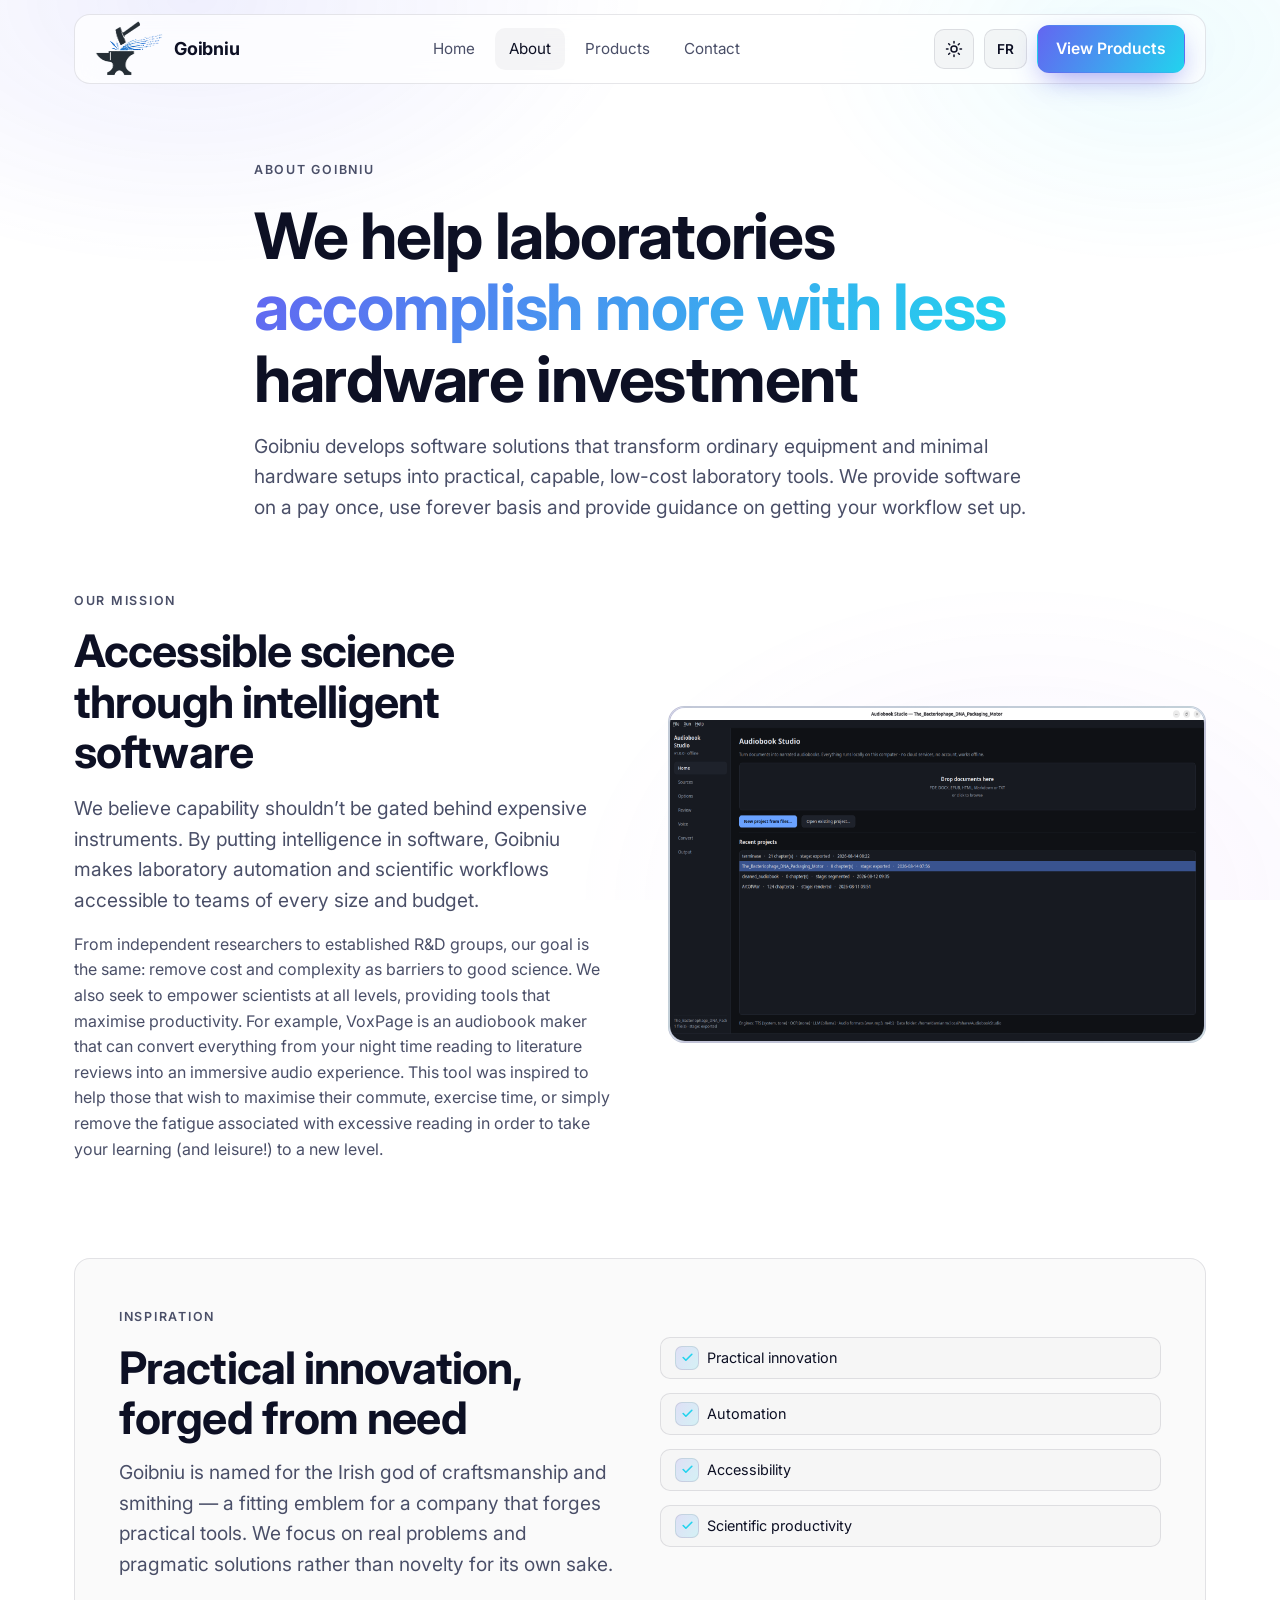
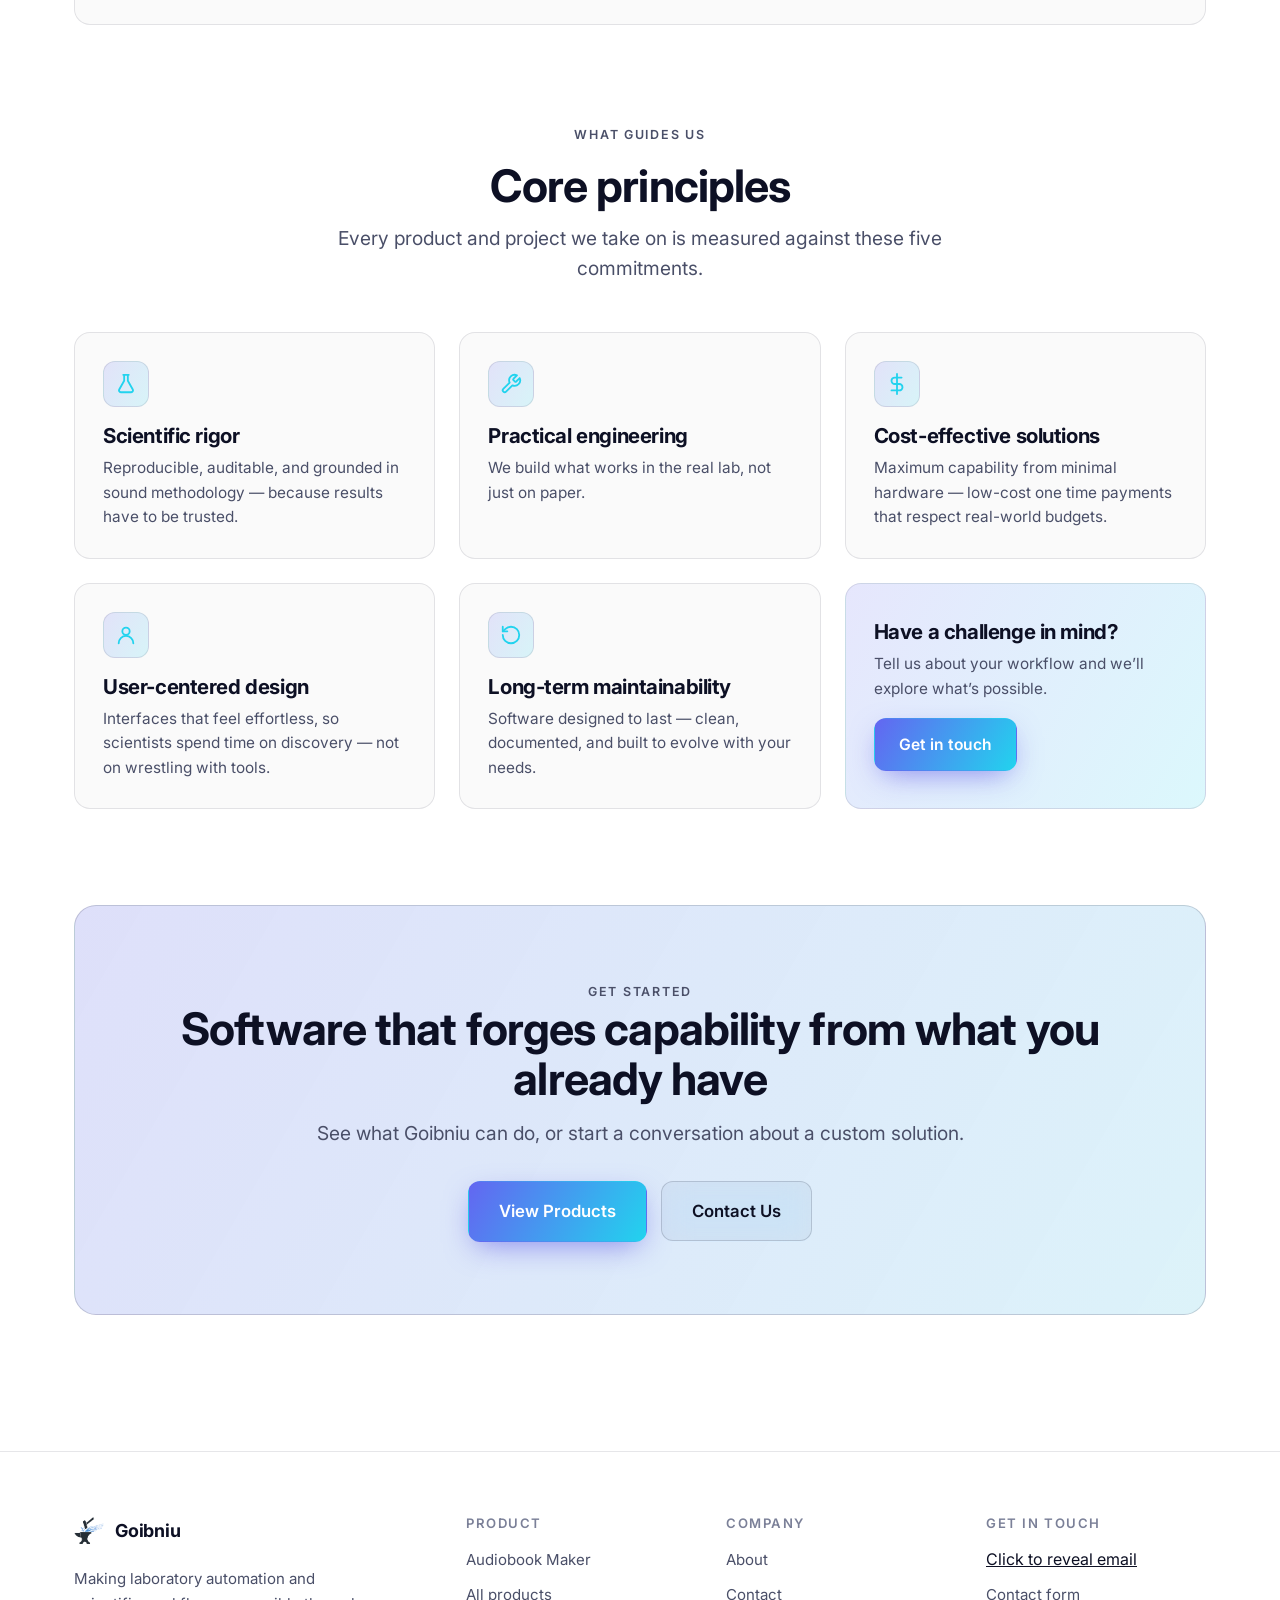
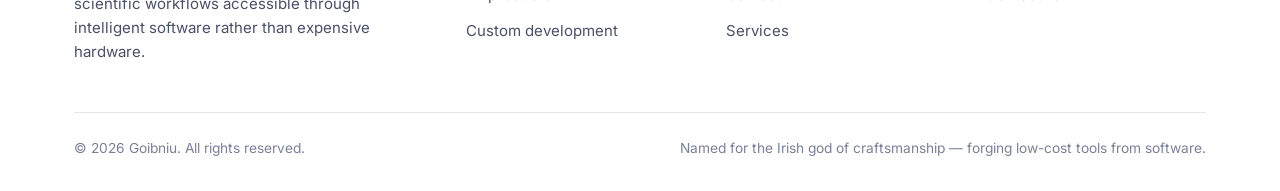
==== about.html @ ac3070be "initial website" ====
<!DOCTYPE html>
<html lang="en" data-theme="dark">
<head>
  <meta charset="UTF-8" />
  <meta name="viewport" content="width=device-width, initial-scale=1.0" />
  <title>About — Goibniu</title>
  <meta name="description" content="Goibniu develops software solutions that help laboratories accomplish more with less hardware investment. Learn about our mission, inspiration, and core principles." />
  <meta name="author" content="Goibniu" />
  <link rel="canonical" href="https://goibniu.example/about.html" />
  <meta property="og:type" content="website" />
  <meta property="og:title" content="About — Goibniu" />
  <meta property="og:description" content="Practical innovation, automation, accessibility, and scientific productivity — the principles behind Goibniu." />
  <meta property="og:image" content="assets/img/logo.png" />
  <link rel="icon" type="image/png" href="assets/img/favicon.png" />
  <link rel="preconnect" href="https://fonts.googleapis.com" />
  <link rel="preconnect" href="https://fonts.gstatic.com" crossorigin />
  <link href="https://fonts.googleapis.com/css2?family=Inter:wght@400;500;600;700;800&display=swap" rel="stylesheet" />
  <link rel="stylesheet" href="assets/css/styles.css" />
</head>
<body>
  <!-- ============ HEADER ============ -->
  <header class="nav-wrap">
    <div class="container">
      <nav class="nav" aria-label="Primary">
        <a class="brand" href="index.html" aria-label="Goibniu home">
          <img src="assets/img/logo.png" alt="Goibniu logo" />
          <span>Goibniu</span>
        </a>
        <div class="nav-links">
          <a href="index.html">Home</a>
          <a href="about.html" class="active">About</a>
          <a href="products.html">Products</a>
          <a href="contact.html">Contact</a>
        </div>
        <div class="nav-actions">
          <button class="icon-btn theme-toggle" data-theme-toggle aria-label="Toggle color theme" title="Toggle theme">
            <svg class="moon" viewBox="0 0 24 24" fill="none" stroke="currentColor" stroke-width="2" stroke-linecap="round" stroke-linejoin="round"><path d="M21 12.79A9 9 0 1 1 11.21 3 7 7 0 0 0 21 12.79z"/></svg>
            <svg class="sun" viewBox="0 0 24 24" fill="none" stroke="currentColor" stroke-width="2" stroke-linecap="round" stroke-linejoin="round"><circle cx="12" cy="12" r="4"/><path d="M12 2v2M12 20v2M4.9 4.9l1.4 1.4M17.7 17.7l1.4 1.4M2 12h2M20 12h2M4.9 19.1l1.4-1.4M17.7 6.3l1.4-1.4"/></svg>
          </button>
          <button class="icon-btn" data-lang-toggle aria-label="Passer en français" title="Français" style="width:auto;padding:0 12px;font-weight:600;font-size:.85rem">FR</button>
          <a href="products.html" class="btn btn-primary" style="padding:10px 18px">View Products</a>
          <button class="icon-btn nav-toggle" data-nav-toggle aria-label="Open menu" aria-expanded="false">
            <svg viewBox="0 0 24 24" fill="none" stroke="currentColor" stroke-width="2" stroke-linecap="round"><path d="M3 6h18M3 12h18M3 18h18"/></svg>
          </button>
        </div>
      </nav>
      <div class="mobile-menu" data-mobile-menu>
        <a href="index.html">Home</a>
        <a href="about.html">About</a>
        <a href="products.html">Products</a>
        <a href="contact.html">Contact</a>
      </div>
    </div>
  </header>

  <main>
    <!-- ============ PAGE HERO ============ -->
    <section class="page-hero">
      <div class="container reveal" style="max-width:820px">
        <span class="eyebrow">About Goibniu</span>
        <h1>We help laboratories <span class="gradient-text">accomplish more with less</span> hardware investment</h1>
        <p class="lead">Goibniu develops software solutions that transform ordinary equipment and minimal 
          hardware setups into practical, capable, low-cost laboratory tools. We provide software on a pay once, use forever basis
        and provide guidance on getting your workflow set up.</p>
      </div>
    </section>

    <!-- ============ MISSION ============ -->
    <section class="section" style="padding-top:40px">
      <div class="container">
        <div class="split">
          <div class="split-content reveal">
            <span class="eyebrow">Our mission</span>
            <h2 style="margin:14px 0 16px">Accessible science through intelligent software</h2>
            <p class="lead">We believe capability shouldn’t be gated behind expensive instruments. By putting intelligence in software, Goibniu makes laboratory automation and scientific workflows accessible to teams of every size and budget.</p>
            <p class="muted" style="margin-top:16px">From independent researchers to established R&amp;D groups, our goal is the same: remove cost and complexity as barriers to good science. 
              We also seek to empower scientists at all levels, providing tools that maximise productivity. For example, VoxPage is an audiobook maker that can convert everything from your night time 
              reading to literature reviews into an immersive audio experience. This tool was inspired to help those that wish to maximise their commute, exercise time, or simply remove the fatigue associated with excessive
              reading in order to take your learning (and leisure!) to a new level.
            </p>
          </div>
          <div class="split-media reveal d1">
            <div class="img-ph">
               <img
                  src="assets/img/audiobook-maker-screenshot.png"
                  alt="VoxPage application screenshot"
                  class="img-ph">
              <!--<div class="ph-mark"><svg viewBox="0 0 24 24" fill="none" stroke="currentColor" stroke-width="1.5"><path d="M9 2h6M10 2v6.4L4.6 18a2 2 0 0 0 1.7 3h11.4a2 2 0 0 0 1.7-3L14 8.4V2"/></svg></div>-->
            </div>
          </div>
        </div>
      </div>
    </section>

    <!-- ============ INSPIRATION ============ -->
    <section class="section" style="padding-top:0">
      <div class="container">
        <div class="glass" style="padding:44px">
          <div class="split" style="gap:40px">
            <div class="reveal">
              <span class="eyebrow">Inspiration</span>
              <h2 style="margin:14px 0 14px">Practical innovation, forged from need</h2>
              <p class="lead">Goibniu is named for the Irish god of craftsmanship and smithing — a fitting emblem for a company that forges practical tools. We focus on real problems and pragmatic solutions rather than novelty for its own sake.</p>
            </div>
            <div class="reveal d1" style="display:grid;gap:14px;align-content:center">
              <div class="chip"><span class="ck" style="width:24px;height:24px;border-radius:7px;display:grid;place-items:center;background:var(--brand-grad-soft);border:1px solid var(--border);color:var(--cyan)"><svg viewBox="0 0 24 24" width="13" height="13" fill="none" stroke="currentColor" stroke-width="3" stroke-linecap="round" stroke-linejoin="round"><path d="M20 6 9 17l-5-5"/></svg></span> Practical innovation</div>
              <div class="chip"><span class="ck" style="width:24px;height:24px;border-radius:7px;display:grid;place-items:center;background:var(--brand-grad-soft);border:1px solid var(--border);color:var(--cyan)"><svg viewBox="0 0 24 24" width="13" height="13" fill="none" stroke="currentColor" stroke-width="3" stroke-linecap="round" stroke-linejoin="round"><path d="M20 6 9 17l-5-5"/></svg></span> Automation</div>
              <div class="chip"><span class="ck" style="width:24px;height:24px;border-radius:7px;display:grid;place-items:center;background:var(--brand-grad-soft);border:1px solid var(--border);color:var(--cyan)"><svg viewBox="0 0 24 24" width="13" height="13" fill="none" stroke="currentColor" stroke-width="3" stroke-linecap="round" stroke-linejoin="round"><path d="M20 6 9 17l-5-5"/></svg></span> Accessibility</div>
              <div class="chip"><span class="ck" style="width:24px;height:24px;border-radius:7px;display:grid;place-items:center;background:var(--brand-grad-soft);border:1px solid var(--border);color:var(--cyan)"><svg viewBox="0 0 24 24" width="13" height="13" fill="none" stroke="currentColor" stroke-width="3" stroke-linecap="round" stroke-linejoin="round"><path d="M20 6 9 17l-5-5"/></svg></span> Scientific productivity</div>
            </div>
          </div>
        </div>
      </div>
    </section>

    <!-- ============ CORE PRINCIPLES ============ -->
    <section class="section" style="padding-top:0">
      <div class="container">
        <div class="section-head center reveal">
          <span class="eyebrow">What guides us</span>
          <h2>Core principles</h2>
          <p class="lead">Every product and project we take on is measured against these five commitments.</p>
        </div>
        <div class="grid grid-3">
          <article class="card reveal">
            <div class="icon"><svg viewBox="0 0 24 24" fill="none" stroke="currentColor" stroke-width="2" stroke-linecap="round" stroke-linejoin="round"><path d="M9 2h6M10 2v6.4L4.6 18a2 2 0 0 0 1.7 3h11.4a2 2 0 0 0 1.7-3L14 8.4V2"/></svg></div>
            <h3>Scientific rigor</h3>
            <p>Reproducible, auditable, and grounded in sound methodology — because results have to be trusted.</p>
          </article>
          <article class="card reveal d1">
            <div class="icon"><svg viewBox="0 0 24 24" fill="none" stroke="currentColor" stroke-width="2" stroke-linecap="round" stroke-linejoin="round"><path d="M14.7 6.3a1 1 0 0 0 0 1.4l1.6 1.6a1 1 0 0 0 1.4 0l3.77-3.77a6 6 0 0 1-7.94 7.94l-6.91 6.91a2.12 2.12 0 0 1-3-3l6.91-6.91a6 6 0 0 1 7.94-7.94l-3.76 3.76z"/></svg></div>
            <h3>Practical engineering</h3>
            <p>We build what works in the real lab, not just on paper.</p>
          </article>
          <article class="card reveal d2">
            <div class="icon"><svg viewBox="0 0 24 24" fill="none" stroke="currentColor" stroke-width="2" stroke-linecap="round" stroke-linejoin="round"><path d="M12 1v22M17 5H9.5a3.5 3.5 0 0 0 0 7h5a3.5 3.5 0 0 1 0 7H6"/></svg></div>
            <h3>Cost-effective solutions</h3>
            <p>Maximum capability from minimal hardware — low-cost one time payments that respect real-world budgets.</p>
          </article>
          <article class="card reveal">
            <div class="icon"><svg viewBox="0 0 24 24" fill="none" stroke="currentColor" stroke-width="2" stroke-linecap="round" stroke-linejoin="round"><circle cx="12" cy="8" r="4"/><path d="M4 21a8 8 0 0 1 16 0"/></svg></div>
            <h3>User-centered design</h3>
            <p>Interfaces that feel effortless, so scientists spend time on discovery — not on wrestling with tools.</p>
          </article>
          <article class="card reveal d1">
            <div class="icon"><svg viewBox="0 0 24 24" fill="none" stroke="currentColor" stroke-width="2" stroke-linecap="round" stroke-linejoin="round"><path d="M3 12a9 9 0 1 0 9-9 9 9 0 0 0-6.36 2.64L3 8"/><path d="M3 3v5h5"/></svg></div>
            <h3>Long-term maintainability</h3>
            <p>Software designed to last — clean, documented, and built to evolve with your needs.</p>
          </article>
          <article class="card reveal d2" style="display:grid;align-content:center;background:var(--brand-grad-soft)">
            <h3 style="margin-bottom:8px">Have a challenge in mind?</h3>
            <p class="muted" style="margin-bottom:16px">Tell us about your workflow and we’ll explore what’s possible.</p>
            <a href="contact.html" class="btn btn-primary" style="width:fit-content">Get in touch</a>
          </article>
        </div>
      </div>
    </section>

    <!-- ============ FINAL CTA ============ -->
    <section class="section" style="padding-top:0">
      <div class="container">
        <div class="cta-band reveal">
          <span class="eyebrow">Get started</span>
          <h2>Software that forges capability from what you already have</h2>
          <p class="lead mx-auto" style="max-width:54ch">See what Goibniu can do, or start a conversation about a custom solution.</p>
          <div class="hero-cta">
            <a href="products.html" class="btn btn-primary btn-lg">View Products</a>
            <a href="contact.html" class="btn btn-ghost btn-lg">Contact Us</a>
          </div>
        </div>
      </div>
    </section>
  </main>

  <!-- ============ FOOTER ============ -->
  <footer class="footer">
    <div class="container">
      <div class="footer-grid">
        <div class="f-brand">
          <a class="brand" href="index.html" aria-label="Goibniu home">
            <img src="assets/img/logo.png" alt="Goibniu logo" style="width:30px;height:30px" />
            <span>Goibniu</span>
          </a>
          <p>Making laboratory automation and scientific workflows accessible through intelligent software rather than expensive hardware.</p>
        </div>
        <div>
          <h4>Product</h4>
          <ul>
            <li><a href="products.html#audiobook-maker">Audiobook Maker</a></li>
            <li><a href="products.html">All products</a></li>
            <li><a href="contact.html#custom">Custom development</a></li>
          </ul>
        </div>
        <div>
          <h4>Company</h4>
          <ul>
            <li><a href="about.html">About</a></li>
            <li><a href="contact.html">Contact</a></li>
            <li><a href="contact.html#custom">Services</a></li>
          </ul>
        </div>
        <div>
          <h4>Get in touch</h4>
          <ul>
            <li><button type="button" data-reveal-email data-eu="goibniu.software" data-ed="gmail.com" style="background:none;border:none;padding:0;cursor:pointer;font:inherit;color:inherit;text-decoration:underline">Click to reveal email</button></li>
            <li><a href="contact.html">Contact form</a></li>
          </ul>
        </div>
      </div>
      <div class="footer-bottom">
        <span>© <span data-year>2026</span> Goibniu. All rights reserved.</span>
        <span class="faint">Named for the Irish god of craftsmanship — forging low-cost tools from software.</span>
      </div>
    </div>
  </footer>

  <script src="assets/js/main.js"></script>
  <script src="assets/js/main.js"></script>
  <script src= "assets/js/i18n.fr.js"></script>
  <script src="assets/js/i18n.js"></script>
</body>
</html>
---- assets/css/styles.css ----
/* =========================================================================
   Goibniu — Design System
   Premium, minimalist SaaS aesthetic (Stripe / Linear / Vercel inspired)
   ========================================================================= */

/* ---------- Design Tokens ---------- */
:root {
  /* Brand */
  --indigo: #6366f1;
  --indigo-600: #4f46e5;
  --cyan: #22d3ee;
  --violet: #a855f7;
  --brand-grad: linear-gradient(120deg, #6366f1 0%, #22d3ee 100%);
  --brand-grad-soft: linear-gradient(120deg, rgba(99,102,241,.16), rgba(34,211,238,.16));

  /* Dark theme (default) */
  --bg: #070810;
  --bg-2: #0b0d18;
  --surface: rgba(255, 255, 255, 0.03);
  --surface-2: rgba(255, 255, 255, 0.05);
  --border: rgba(255, 255, 255, 0.08);
  --border-strong: rgba(255, 255, 255, 0.14);
  --text: #f4f5fb;
  --text-muted: #a5a9be;
  --text-faint: #71768f;
  --shadow: 0 20px 60px -20px rgba(0, 0, 0, 0.6);
  --glass-blur: saturate(160%) blur(14px);

  /* Type */
  --font: "Inter", ui-sans-serif, system-ui, -apple-system, "Segoe UI", Roboto, Helvetica, Arial, sans-serif;
  --maxw: 1180px;
  --radius: 16px;
  --radius-lg: 22px;
  --radius-sm: 10px;

  --ease: cubic-bezier(0.22, 1, 0.36, 1);
}

[data-theme="light"] {
  --bg: #ffffff;
  --bg-2: #f6f7fb;
  --surface: rgba(15, 18, 40, 0.02);
  --surface-2: rgba(15, 18, 40, 0.04);
  --border: rgba(15, 18, 40, 0.10);
  --border-strong: rgba(15, 18, 40, 0.16);
  --text: #0d1024;
  --text-muted: #4a4f68;
  --text-faint: #7b8098;
  --shadow: 0 24px 60px -28px rgba(24, 28, 60, 0.35);
}

/* ---------- Reset ---------- */
*, *::before, *::after { box-sizing: border-box; }
* { margin: 0; }
html { scroll-behavior: smooth; -webkit-text-size-adjust: 100%; }
body {
  font-family: var(--font);
  background: var(--bg);
  color: var(--text);
  line-height: 1.6;
  -webkit-font-smoothing: antialiased;
  text-rendering: optimizeLegibility;
  overflow-x: hidden;
}
img { max-width: 100%; display: block; }
a { color: inherit; text-decoration: none; }
button { font-family: inherit; cursor: pointer; }
:focus-visible { outline: 2px solid var(--cyan); outline-offset: 3px; border-radius: 6px; }

/* ---------- Ambient background ---------- */
body::before {
  content: "";
  position: fixed;
  inset: 0;
  z-index: -2;
  background:
    radial-gradient(60% 50% at 15% 0%, rgba(99, 102, 241, 0.18), transparent 60%),
    radial-gradient(50% 45% at 90% 5%, rgba(34, 211, 238, 0.14), transparent 55%),
    radial-gradient(60% 60% at 80% 100%, rgba(168, 85, 247, 0.12), transparent 60%);
  pointer-events: none;
}
[data-theme="light"] body::before { opacity: 0.55; }

/* ---------- Layout ---------- */
.container { width: 100%; max-width: var(--maxw); margin-inline: auto; padding-inline: 24px; }
.section { padding: 96px 0; position: relative; }
.section-sm { padding: 64px 0; }
.grid { display: grid; gap: 24px; }
.center { text-align: center; }

/* ---------- Typography ---------- */
h1, h2, h3, h4 { line-height: 1.12; letter-spacing: -0.02em; font-weight: 700; }
h1 { font-size: clamp(2.4rem, 5.2vw, 4rem); }
h2 { font-size: clamp(1.9rem, 3.6vw, 2.8rem); }
h3 { font-size: clamp(1.15rem, 1.6vw, 1.35rem); }
.lead { font-size: clamp(1.05rem, 1.5vw, 1.25rem); color: var(--text-muted); }
.eyebrow {
  display: inline-flex; align-items: center; gap: 8px;
  font-size: 0.78rem; font-weight: 600; letter-spacing: 0.14em; text-transform: uppercase;
  color: var(--text-muted);
}
.gradient-text {
  background: var(--brand-grad);
  -webkit-background-clip: text; background-clip: text;
  color: transparent;
}
.muted { color: var(--text-muted); }
.faint { color: var(--text-faint); }
.max-60 { max-width: 60ch; }
.mx-auto { margin-inline: auto; }

/* ---------- Badges / chips ---------- */
.badge {
  display: inline-flex; align-items: center; gap: 8px;
  padding: 6px 14px; border-radius: 999px;
  background: var(--surface-2); border: 1px solid var(--border);
  font-size: 0.8rem; font-weight: 500; color: var(--text-muted);
  backdrop-filter: var(--glass-blur);
}
.badge .dot { width: 7px; height: 7px; border-radius: 50%; background: var(--cyan); box-shadow: 0 0 10px var(--cyan); }
.chip {
  display: inline-flex; align-items: center; gap: 8px;
  padding: 8px 14px; border-radius: 10px;
  background: var(--surface); border: 1px solid var(--border);
  font-size: 0.9rem; color: var(--text);
}

/* ---------- Buttons ---------- */
.btn {
  display: inline-flex; align-items: center; justify-content: center; gap: 10px;
  padding: 13px 24px; border-radius: 12px;
  font-weight: 600; font-size: 0.98rem; border: 1px solid transparent;
  transition: transform .25s var(--ease), box-shadow .25s var(--ease), background .25s var(--ease), border-color .25s;
  white-space: nowrap;
}
.btn svg { width: 18px; height: 18px; }
.btn-primary {
  color: #fff; background: var(--brand-grad);
  box-shadow: 0 10px 30px -8px rgba(79, 70, 229, 0.6);
}
.btn-primary:hover { transform: translateY(-2px); box-shadow: 0 18px 40px -10px rgba(79, 70, 229, 0.75); }
.btn-ghost {
  color: var(--text); background: var(--surface-2);
  border-color: var(--border-strong); backdrop-filter: var(--glass-blur);
}
.btn-ghost:hover { transform: translateY(-2px); border-color: var(--cyan); background: var(--surface); }
.btn-lg { padding: 16px 30px; font-size: 1.05rem; }
.btn-block { width: 100%; }

/* ---------- Glass cards ---------- */
.glass {
  background: var(--surface);
  border: 1px solid var(--border);
  border-radius: var(--radius);
  backdrop-filter: var(--glass-blur);
  -webkit-backdrop-filter: var(--glass-blur);
}
.card {
  background: var(--surface);
  border: 1px solid var(--border);
  border-radius: var(--radius);
  padding: 28px;
  backdrop-filter: var(--glass-blur);
  transition: transform .35s var(--ease), border-color .35s, background .35s;
  position: relative; overflow: hidden;
}
.card:hover { transform: translateY(-4px); border-color: var(--border-strong); background: var(--surface-2); }
.card .icon {
  width: 46px; height: 46px; border-radius: 12px;
  display: grid; place-items: center; margin-bottom: 18px;
  background: var(--brand-grad-soft); border: 1px solid var(--border);
  color: var(--cyan);
}
.card .icon svg, .icon > svg { width: 22px; height: 22px; }
.card h3 { margin-bottom: 8px; }
.card p { color: var(--text-muted); font-size: 0.96rem; }

/* subtle top highlight line on feature cards */
.card.glow::before {
  content: ""; position: absolute; top: 0; left: 0; right: 0; height: 1px;
  background: linear-gradient(90deg, transparent, var(--cyan), transparent);
  opacity: .5;
}

/* ---------- Header / Nav ---------- */
.nav-wrap { position: sticky; top: 0; z-index: 100; }
.nav {
  display: flex; align-items: center; justify-content: space-between;
  gap: 20px; height: 70px;
  margin-top: 14px; padding: 0 20px;
  border: 1px solid var(--border); border-radius: 16px;
  background: color-mix(in srgb, var(--bg) 72%, transparent);
  backdrop-filter: var(--glass-blur); -webkit-backdrop-filter: var(--glass-blur);
  transition: box-shadow .3s, background .3s;
}
.nav.scrolled { box-shadow: var(--shadow); background: color-mix(in srgb, var(--bg) 86%, transparent); }
.brand { display: inline-flex; align-items: center; gap: 11px; font-weight: 700; font-size: 1.12rem; letter-spacing: -0.01em; }
.brand img { width: 68px; height: 60px; }
.nav-links { display: flex; align-items: center; gap: 6px; }
.nav-links a {
  padding: 9px 14px; border-radius: 10px; font-size: 0.95rem; color: var(--text-muted);
  transition: color .2s, background .2s;
}
.nav-links a:hover { color: var(--text); background: var(--surface-2); }
.nav-links a.active { color: var(--text); background: var(--surface-2); }
.nav-actions { display: flex; align-items: center; gap: 10px; }
.icon-btn {
  width: 40px; height: 40px; border-radius: 10px; display: grid; place-items: center;
  background: var(--surface-2); border: 1px solid var(--border); color: var(--text);
  transition: border-color .2s, transform .2s;
}
.icon-btn:hover { border-color: var(--cyan); transform: translateY(-1px); }
.icon-btn svg { width: 18px; height: 18px; }
.theme-toggle .sun { display: none; }
[data-theme="light"] .theme-toggle .sun { display: block; }
[data-theme="light"] .theme-toggle .moon { display: none; }
.nav-toggle { display: none; }

/* Mobile menu */
.mobile-menu {
  display: none; flex-direction: column; gap: 6px;
  margin-top: 10px; padding: 14px; border-radius: 16px;
  border: 1px solid var(--border); background: color-mix(in srgb, var(--bg) 92%, transparent);
  backdrop-filter: var(--glass-blur);
}
.mobile-menu.open { display: flex; }
.mobile-menu a { padding: 12px 14px; border-radius: 10px; color: var(--text-muted); }
.mobile-menu a:hover { background: var(--surface-2); color: var(--text); }

/* ---------- Hero ---------- */
.hero { position: relative; padding: 84px 0 72px; }
.hero-inner { max-width: 860px; }
.hero h1 { margin: 22px 0 20px; }
.hero .lead { max-width: 60ch; }
.hero-cta { display: flex; flex-wrap: wrap; gap: 14px; margin-top: 32px; }
.hero-meta { display: flex; flex-wrap: wrap; gap: 26px; margin-top: 40px; color: var(--text-faint); font-size: 0.9rem; }
.hero-meta strong { color: var(--text); font-weight: 700; display: block; font-size: 1.5rem; letter-spacing: -0.02em; }

.hero-visual { margin-top: 60px; }

/* ---------- App mockup (CSS/SVG placeholder screenshot) ---------- */
.mock {
  border-radius: var(--radius-lg); border: 1px solid var(--border-strong);
  background: linear-gradient(180deg, var(--bg-2), var(--bg));
  box-shadow: var(--shadow); overflow: hidden;
}
.mock-bar {
  display: flex; align-items: center; gap: 8px; padding: 12px 16px;
  border-bottom: 1px solid var(--border); background: var(--surface);
}
.mock-bar .dots { display: flex; gap: 7px; }
.mock-bar .dots span { width: 11px; height: 11px; border-radius: 50%; background: var(--border-strong); }
.mock-bar .dots span:nth-child(1) { background: #ff5f57; }
.mock-bar .dots span:nth-child(2) { background: #febc2e; }
.mock-bar .dots span:nth-child(3) { background: #28c840; }
.mock-bar .url {
  margin-left: 12px; font-size: 0.78rem; color: var(--text-faint);
  padding: 5px 12px; border-radius: 8px; background: var(--surface-2); border: 1px solid var(--border);
}
.mock-body { display: grid; grid-template-columns: 220px 1fr; min-height: 360px; }
.mock-side { border-right: 1px solid var(--border); padding: 16px; background: var(--surface); }
.mock-side .s-title { font-size: 0.72rem; text-transform: uppercase; letter-spacing: .12em; color: var(--text-faint); margin-bottom: 12px; }
.mock-item { display: flex; align-items: center; gap: 10px; padding: 9px 10px; border-radius: 8px; font-size: 0.85rem; color: var(--text-muted); }
.mock-item.active { background: var(--brand-grad-soft); color: var(--text); border: 1px solid var(--border); }
.mock-item .mi-ic { width: 16px; height: 16px; border-radius: 4px; background: var(--brand-grad); opacity: .8; flex: none; }
.mock-main { padding: 24px; display: flex; flex-direction: column; gap: 18px; }
.mock-h { display: flex; align-items: center; justify-content: space-between; }
.mock-h .mh-title { font-weight: 600; }
.wave { display: flex; align-items: flex-end; gap: 4px; height: 90px; padding: 14px; border-radius: 12px; background: var(--surface-2); border: 1px solid var(--border); }
.wave span { flex: 1; border-radius: 4px 4px 0 0; background: var(--brand-grad); opacity: .85; animation: wave 1.6s var(--ease) infinite; }
@keyframes wave { 0%,100% { transform: scaleY(0.35); } 50% { transform: scaleY(1); } }
.mock-row { display: flex; gap: 12px; }
.mock-pill { flex: 1; padding: 14px; border-radius: 12px; background: var(--surface-2); border: 1px solid var(--border); }
.mock-pill .p-label { font-size: 0.72rem; color: var(--text-faint); }
.mock-pill .p-val { font-weight: 600; margin-top: 4px; }
.mock-play { display: flex; align-items: center; gap: 14px; padding: 14px; border-radius: 12px; background: var(--surface); border: 1px solid var(--border); }
.mock-play .pbtn { width: 40px; height: 40px; border-radius: 50%; background: var(--brand-grad); display: grid; place-items: center; color: #fff; flex: none; }
.mock-play .pbar { flex: 1; height: 6px; border-radius: 3px; background: var(--surface-2); overflow: hidden; }
.mock-play .pbar i { display: block; height: 100%; width: 42%; background: var(--brand-grad); }

/* Generic image placeholder */
.img-ph {
  position: relative; border-radius: var(--radius); overflow: hidden;
  border: 1px solid var(--border-strong); background:
    linear-gradient(135deg, rgba(99,102,241,.12), rgba(34,211,238,.08)), var(--bg-2);
  aspect-ratio: 16 / 10; display: grid; place-items: center;
}
.img-ph .ph-label {
  position: absolute; top: 12px; left: 12px; font-size: 0.7rem; letter-spacing: .1em; text-transform: uppercase;
  color: var(--text-faint); background: var(--surface-2); border: 1px solid var(--border);
  padding: 4px 10px; border-radius: 999px;
}
.img-ph .ph-mark { opacity: .5; }
.img-ph .ph-mark svg { width: 54px; height: 54px; color: var(--text-faint); }

/* ---------- Feature grids ---------- */
.grid-2 { grid-template-columns: repeat(2, 1fr); }
.grid-3 { grid-template-columns: repeat(3, 1fr); }
.grid-4 { grid-template-columns: repeat(4, 1fr); }

/* Split section */
.split { display: grid; grid-template-columns: 1fr 1fr; gap: 56px; align-items: center; }
.split.reverse .split-media { order: -1; }

/* Feature list with checks */
.check-list { list-style: none; padding: 0; display: grid; gap: 12px; margin-top: 8px; }
.check-list li { display: flex; align-items: flex-start; gap: 12px; color: var(--text-muted); }
.check-list li .ck {
  flex: none; width: 22px; height: 22px; border-radius: 7px; display: grid; place-items: center; margin-top: 2px;
  background: var(--brand-grad-soft); border: 1px solid var(--border); color: var(--cyan);
}
.check-list li .ck svg { width: 13px; height: 13px; }

/* ---------- Callout / notice ---------- */
.notice {
  display: flex; gap: 14px; align-items: flex-start;
  padding: 18px 20px; border-radius: 14px;
  background: var(--brand-grad-soft); border: 1px solid var(--border-strong);
}
.notice .n-ic { flex: none; color: var(--cyan); margin-top: 2px; }
.notice p { color: var(--text); font-size: 0.95rem; }
.notice strong { color: var(--text); }

/* ---------- CTA band ---------- */
.cta-band {
  position: relative; overflow: hidden; text-align: center;
  padding: 72px 32px; border-radius: var(--radius-lg);
  border: 1px solid var(--border-strong);
  background: linear-gradient(120deg, rgba(99,102,241,.16), rgba(34,211,238,.12)), var(--bg-2);
}
.cta-band::after {
  content: ""; position: absolute; inset: -40% -10% auto; height: 60%;
  background: radial-gradient(50% 60% at 50% 0%, rgba(34,211,238,.25), transparent 70%);
  pointer-events: none;
}
.cta-band h2 { margin-bottom: 14px; }
.cta-band .hero-cta { justify-content: center; }

/* ---------- Product catalogue ---------- */
.product {
  display: grid; grid-template-columns: 1.05fr 1fr; gap: 0;
  border: 1px solid var(--border); border-radius: var(--radius-lg); overflow: hidden;
  background: var(--surface); backdrop-filter: var(--glass-blur);
}
.product .p-media { padding: 32px; display: grid; align-content: center; background:
  linear-gradient(160deg, rgba(99,102,241,.10), rgba(34,211,238,.05)); border-right: 1px solid var(--border); }
.product .p-info { padding: 40px; }
.product .p-info h3 { font-size: 1.7rem; margin-bottom: 6px; }
.product .p-tag { color: var(--cyan); font-size: 0.85rem; font-weight: 600; letter-spacing: .04em; }
.spec-grid { display: grid; grid-template-columns: 1fr 1fr; gap: 12px; margin: 22px 0; }
.spec {
  padding: 12px 14px; border-radius: 12px; background: var(--surface-2); border: 1px solid var(--border);
}
.spec .s-k { font-size: 0.72rem; text-transform: uppercase; letter-spacing: .1em; color: var(--text-faint); }
.spec .s-v { font-weight: 600; font-size: 0.92rem; margin-top: 3px; }
.tags { display: flex; flex-wrap: wrap; gap: 8px; margin: 18px 0; }

/* Coming soon product card */
.soon {
  border: 1px dashed var(--border-strong); border-radius: var(--radius-lg);
  padding: 40px; text-align: center; background: var(--surface);
}
.soon .icon { margin: 0 auto 16px; }

/* ---------- Contact ---------- */
.form-grid { display: grid; gap: 18px; }
.field { display: grid; gap: 8px; }
.field label { font-size: 0.88rem; font-weight: 500; color: var(--text-muted); }
.field input, .field textarea, .field select {
  width: 100%; padding: 13px 15px; border-radius: 12px;
  background: var(--surface-2); border: 1px solid var(--border); color: var(--text);
  font-family: inherit; font-size: 0.96rem; transition: border-color .2s, background .2s;
}
.field textarea { resize: vertical; min-height: 140px; }
.field input:focus, .field textarea:focus, .field select:focus { border-color: var(--cyan); background: var(--surface); outline: none; }
.field .req { color: var(--cyan); }
.form-note { font-size: 0.82rem; color: var(--text-faint); }
.contact-cards { display: grid; gap: 16px; }
.contact-card { display: flex; gap: 14px; align-items: flex-start; padding: 20px; }
.contact-card .icon { margin: 0; }

/* ---------- Footer ---------- */
.footer { border-top: 1px solid var(--border); margin-top: 40px; padding: 64px 0 32px; }
.footer-grid { display: grid; grid-template-columns: 1.6fr repeat(3, 1fr); gap: 40px; }
.footer h4 { font-size: 0.82rem; text-transform: uppercase; letter-spacing: .12em; color: var(--text-faint); margin-bottom: 16px; font-weight: 600; }
.footer ul { list-style: none; padding: 0; display: grid; gap: 10px; }
.footer ul a { color: var(--text-muted); font-size: 0.94rem; }
.footer ul a:hover { color: var(--text); }
.footer .f-brand p { color: var(--text-muted); max-width: 34ch; margin-top: 14px; font-size: 0.94rem; }
.footer-bottom {
  margin-top: 48px; padding-top: 24px; border-top: 1px solid var(--border);
  display: flex; justify-content: space-between; gap: 16px; flex-wrap: wrap;
  color: var(--text-faint); font-size: 0.86rem;
}

/* ---------- Scroll reveal ---------- */
.reveal { opacity: 0; transform: translateY(24px); transition: opacity .7s var(--ease), transform .7s var(--ease); }
.reveal.in { opacity: 1; transform: none; }
.reveal.d1 { transition-delay: .08s; }
.reveal.d2 { transition-delay: .16s; }
.reveal.d3 { transition-delay: .24s; }

/* ---------- Page hero (secondary pages) ---------- */
.page-hero { padding: 72px 0 24px; }
.page-hero h1 { margin: 18px 0 16px; }

/* ---------- Divider label ---------- */
.section-head { max-width: 640px; margin-bottom: 48px; }
.section-head.center { margin-inline: auto; }
.section-head h2 { margin: 14px 0 12px; }

/* ---------- Responsive ---------- */
@media (max-width: 980px) {
  .grid-4 { grid-template-columns: repeat(2, 1fr); }
  .grid-3 { grid-template-columns: repeat(2, 1fr); }
  .split, .product { grid-template-columns: 1fr; }
  .split.reverse .split-media { order: 0; }
  .product .p-media { border-right: none; border-bottom: 1px solid var(--border); }
  .footer-grid { grid-template-columns: 1fr 1fr; }
  .footer .f-brand { grid-column: 1 / -1; }
}
@media (max-width: 720px) {
  .section { padding: 72px 0; }
  .nav-links { display: none; }
  .nav-toggle { display: grid; }
  .grid-4, .grid-3, .grid-2 { grid-template-columns: 1fr; }
  .spec-grid { grid-template-columns: 1fr 1fr; }
  .mock-body { grid-template-columns: 1fr; }
  .mock-side { display: none; }
  .footer-grid { grid-template-columns: 1fr; }
  .hero-meta { gap: 20px; }
}

/* Reduced motion */
@media (prefers-reduced-motion: reduce) {
  * { animation: none !important; scroll-behavior: auto !important; }
  .reveal { opacity: 1; transform: none; transition: none; }
}

/* Audiobook screenshot */

.hero-screenshot {
    width: 100%;
    max-width: 1100px;
    display: block;
    margin: 0 auto;
    border-radius: 18px;
    border: 1px solid rgba(255,255,255,0.08);
    box-shadow: 0 30px 80px rgba(0,0,0,.45);
}

/* =========================================================================
   Legal & Policies page — additive only, does not modify existing rules
   ========================================================================= */

.legal-layout {
  display: grid;
  grid-template-columns: 260px 1fr;
  gap: 32px;
  align-items: start;
}

.legal-nav {
  display: grid;
  gap: 4px;
  position: sticky;
  top: 96px;
  padding: 8px;
  border: 1px solid var(--border);
  border-radius: var(--radius);
  background: var(--surface);
}

.legal-nav-item {
  display: flex;
  align-items: center;
  text-align: left;
  width: 100%;
  padding: 11px 14px;
  border-radius: var(--radius-sm);
  border: none;
  background: transparent;
  color: var(--text-muted);
  font-family: inherit;
  font-size: 0.92rem;
  font-weight: 500;
  cursor: pointer;
  transition: background .2s var(--ease), color .2s var(--ease);
}

.legal-nav-item:hover { color: var(--text); background: var(--surface-2); }

.legal-nav-item.active {
  color: var(--text);
  background: var(--brand-grad-soft);
  border: 1px solid var(--border);
  font-weight: 600;
}

.legal-content {
  padding: 44px;
  min-height: 320px;
}

.legal-doc { display: none; }
.legal-doc.active { display: block; }
.legal-doc h2 { margin: 12px 0 8px; }
.legal-doc .legal-meta { margin-bottom: 24px; font-size: 0.88rem; }
.legal-doc .notice { margin-top: 8px; }

@media (max-width: 860px) {
  .legal-layout { grid-template-columns: 1fr; }
  .legal-nav {
    position: static;
    grid-auto-flow: column;
    grid-auto-columns: max-content;
    overflow-x: auto;
    -webkit-overflow-scrolling: touch;
  }
  .legal-nav-item { white-space: nowrap; }
  .legal-content { padding: 28px; }
}
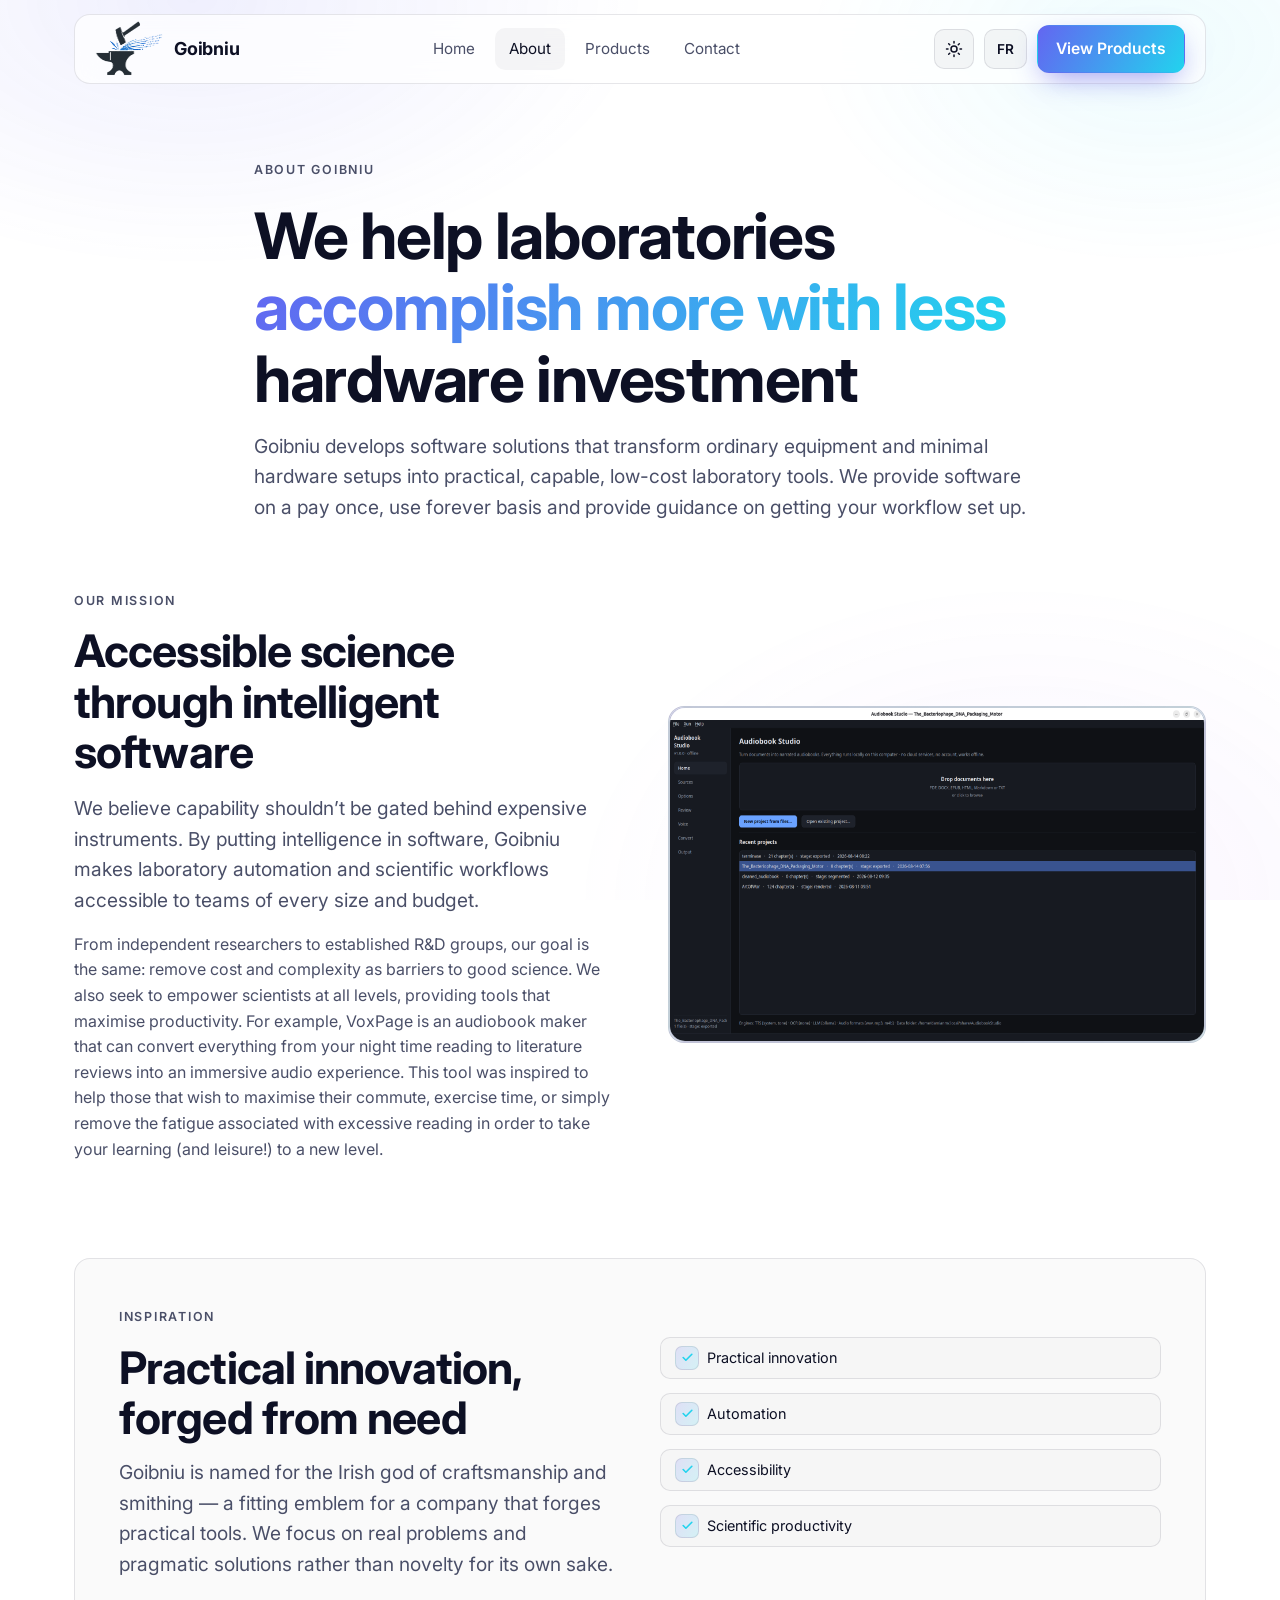
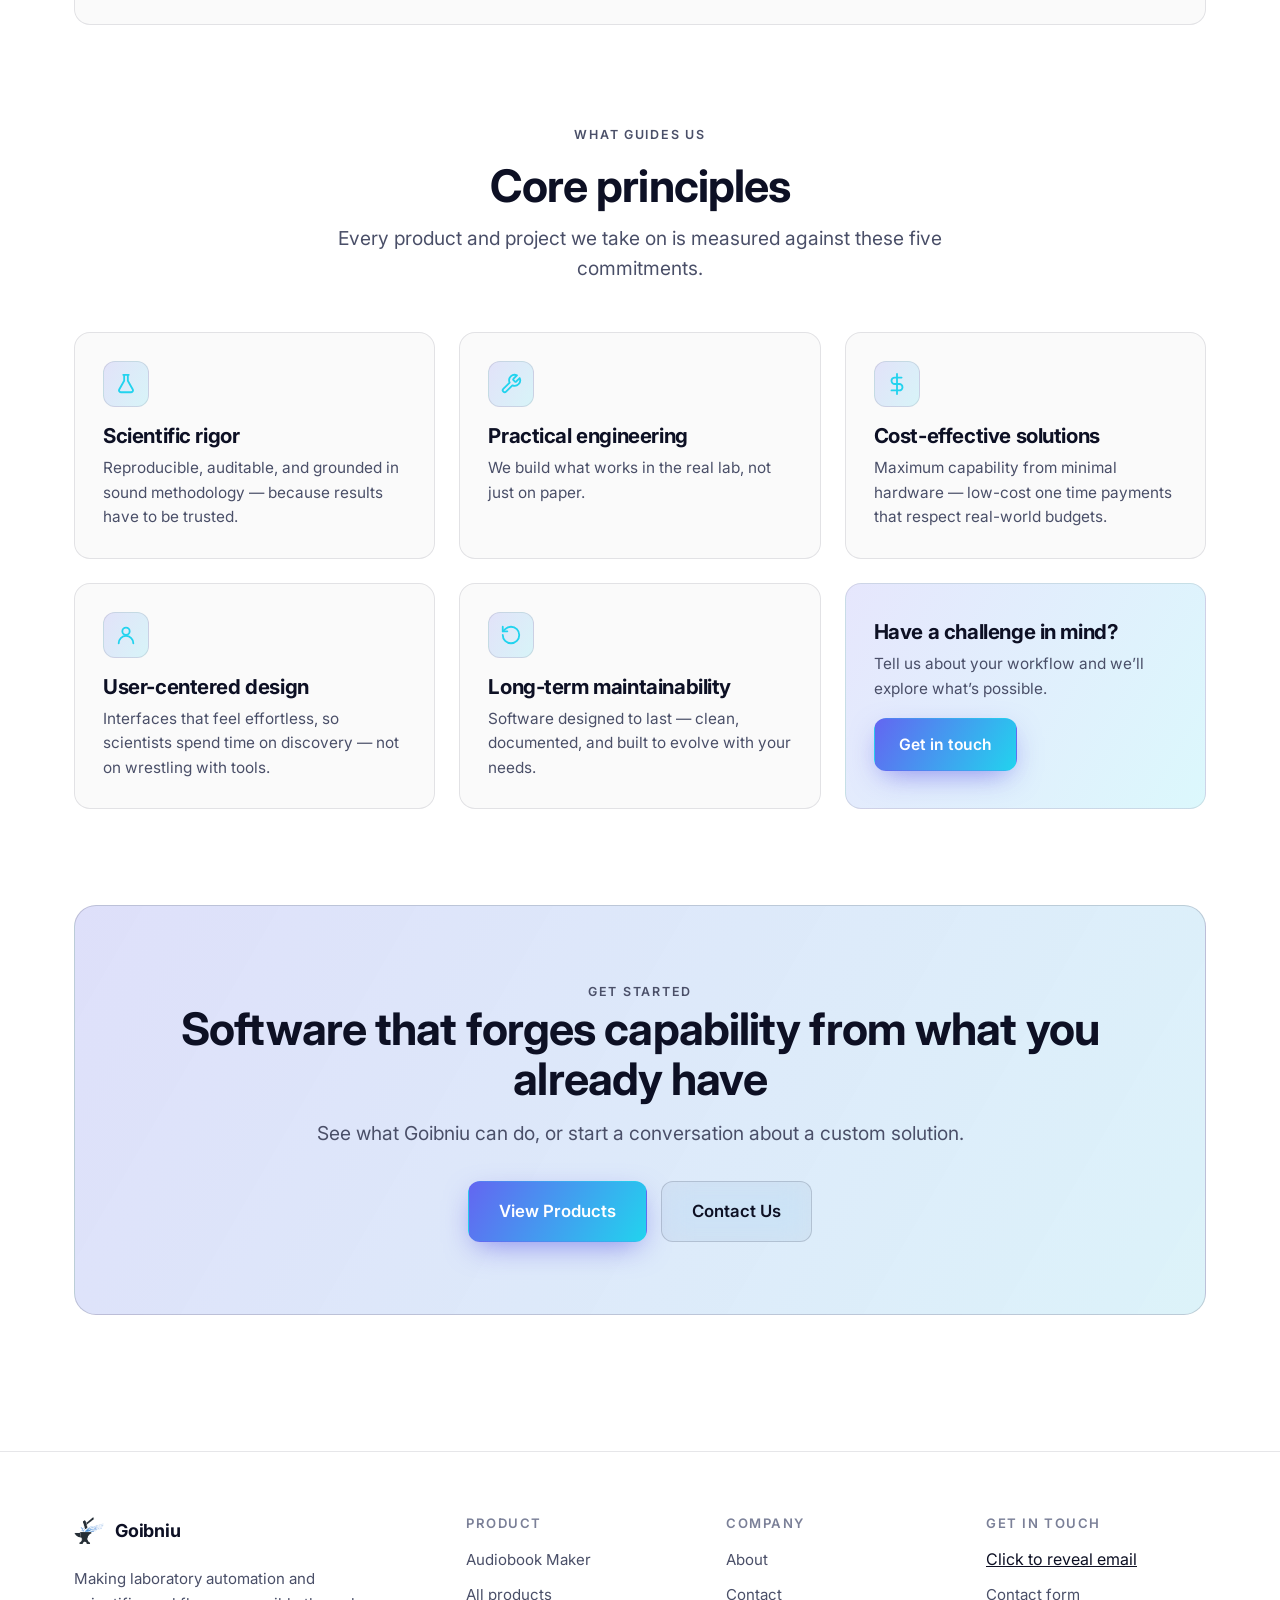
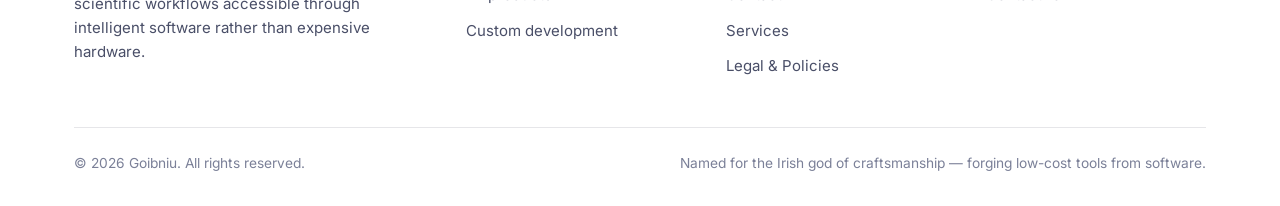
==== commit 61d43222: "captcha" ====
--- a/about.html
+++ b/about.html
@@ -197,6 +197,7 @@
             <li><a href="about.html">About</a></li>
             <li><a href="contact.html">Contact</a></li>
             <li><a href="contact.html#custom">Services</a></li>
+            <li><a href="legal.html">Legal &amp; Policies</a></li>
           </ul>
         </div>
         <div>
--- a/assets/css/styles.css
+++ b/assets/css/styles.css
@@ -520,3 +520,189 @@
   .legal-nav-item { white-space: nowrap; }
   .legal-content { padding: 28px; }
 }
+
+
+/* =========================================================================
+   Goibniu — Mobile & responsive enhancements
+   -------------------------------------------------------------------------
+   ADDITIVE ONLY. Does not modify or remove any existing rule in styles.css.
+   Paste at the END of assets/css/styles.css, OR load as a separate file
+   AFTER styles.css.
+   ========================================================================= */
+
+/* ---- Belt-and-braces: never allow sideways scroll on phones ---- */
+html, body { max-width: 100%; overflow-x: hidden; }
+img, svg, video, canvas, iframe { max-width: 100%; height: auto; }
+
+/* =========================================================================
+   NAV "View Products" CTA — icon-only on mobile
+   Root cause: the button label is wider than the compact tap target on
+   phones, so the text spills. Below, on <=720px we hide the label and paint
+   a "products" (grid) SVG icon in its place — no HTML change required.
+
+   NOTE ON THE SELECTOR:
+   This targets the nav's primary button. If your "View Products" button in
+   the header uses a different class, add the hook class `nav-cta` to it, e.g.
+       <a href="products.html" class="btn btn-primary nav-cta">View Products</a>
+   The rules below match BOTH `.nav .btn-primary` and `.nav .nav-cta`.
+   ========================================================================= */
+@media (max-width: 720px) {
+  .nav .btn-primary,
+  .nav .nav-cta {
+    width: 40px;
+    height: 40px;
+    padding: 0;
+    font-size: 0;                 /* hide the text label */
+    border-radius: 10px;
+    flex: none;
+    display: inline-grid;
+    place-items: center;
+    overflow: hidden;
+  }
+
+  /* Paint the products icon via a mask so it uses the button's text colour */
+  .nav .btn-primary::before,
+  .nav .nav-cta::before {
+    content: "";
+    width: 18px;
+    height: 18px;
+    background: currentColor;
+    -webkit-mask: var(--nav-cta-icon) center / contain no-repeat;
+            mask: var(--nav-cta-icon) center / contain no-repeat;
+  }
+
+  /* Hide any inline SVG the button may already contain (avoid double icons) */
+  .nav .btn-primary > svg,
+  .nav .nav-cta > svg { display: none; }
+}
+
+/* Grid/products glyph as a data-URI (defined once, used by the mask above) */
+:root {
+  --nav-cta-icon: url("data:image/svg+xml;utf8,\
+<svg xmlns='http://www.w3.org/2000/svg' viewBox='0 0 24 24' fill='none' \
+stroke='black' stroke-width='2' stroke-linecap='round' stroke-linejoin='round'>\
+<rect x='3' y='3' width='7' height='7' rx='1'/>\
+<rect x='14' y='3' width='7' height='7' rx='1'/>\
+<rect x='14' y='14' width='7' height='7' rx='1'/>\
+<rect x='3' y='14' width='7' height='7' rx='1'/></svg>");
+}
+
+/* =========================================================================
+   HEADER / NAV — portrait-mode fit
+   ========================================================================= */
+@media (max-width: 720px) {
+  .nav-wrap { max-width: 100%; }
+
+  .nav {
+    gap: 10px;
+    padding: 0 12px;
+    flex-wrap: nowrap;
+    min-width: 0;
+  }
+
+  .brand {
+    min-width: 0;
+    flex: 1 1 auto;
+    overflow: hidden;
+    white-space: nowrap;
+    text-overflow: ellipsis;
+  }
+  .brand img { flex: none; }
+
+  .nav-actions {
+    flex: none;
+    gap: 6px;
+    margin-left: auto;
+  }
+
+  .nav-actions .icon-btn,
+  .nav-toggle {
+    flex: none;
+    width: 40px;
+    height: 40px;
+    padding: 0;
+  }
+
+  .nav-actions [data-lang-toggle] {
+    width: auto;
+    min-width: 40px;
+    padding: 0 10px;
+  }
+
+  .mobile-menu { max-width: 100%; }
+}
+
+/* Very narrow phones: collapse the "Goibniu" wordmark, keep the logo mark */
+@media (max-width: 400px) {
+  .nav { padding: 0 10px; }
+  .brand { font-size: 0; gap: 0; }
+  .brand img { width: 44px; height: 40px; }
+  .nav-actions { gap: 5px; }
+}
+
+/* =========================================================================
+   Tablets & large phones — up to 980px
+   ========================================================================= */
+@media (max-width: 980px) {
+  .section          { padding: 80px 0; }
+  .hero             { padding: 64px 0 56px; }
+  .cta-band         { padding: 56px 24px; }
+  .product .p-info  { padding: 32px; }
+  .product .p-media { padding: 28px; }
+}
+
+/* =========================================================================
+   Phones — up to 720px
+   ========================================================================= */
+@media (max-width: 720px) {
+  .container      { padding-inline: 18px; }
+  .section        { padding: 56px 0; }
+  .section-sm     { padding: 44px 0; }
+  .section-head   { margin-bottom: 32px; }
+
+  .brand          { font-size: 1rem; }
+  .brand img      { width: 48px; height: 42px; }
+
+  .hero             { padding: 48px 0 44px; }
+  .hero h1          { margin: 16px 0; }
+  .hero-cta         { gap: 10px; }
+  .hero-cta .btn    { width: 100%; }
+  .hero-meta        { gap: 18px; }
+  .hero-meta strong { font-size: 1.3rem; }
+  .hero-visual      { margin-top: 40px; }
+
+  .card               { padding: 22px; }
+  .product .p-info    { padding: 26px; }
+  .product .p-info h3 { font-size: 1.45rem; }
+
+  .cta-band                { padding: 44px 20px; }
+  .cta-band .hero-cta .btn { width: 100%; }
+
+  .legal-doc table {
+    display: block;
+    width: 100%;
+    overflow-x: auto;
+    -webkit-overflow-scrolling: touch;
+  }
+
+  .footer         { padding: 48px 0 28px; }
+  .footer-bottom  { flex-direction: column; gap: 8px; text-align: center; }
+}
+
+/* Note: the .hero-cta .btn { width:100% } rule above targets buttons INSIDE
+   the hero section only, so it will not stretch the nav CTA icon button. */
+
+/* =========================================================================
+   Small phones — up to 480px
+   ========================================================================= */
+@media (max-width: 480px) {
+  .container   { padding-inline: 14px; }
+  h1           { font-size: clamp(2rem, 8.5vw, 2.6rem); }
+  .spec-grid   { grid-template-columns: 1fr; }
+  .btn-lg      { padding: 14px 22px; font-size: 1rem; }
+  .icon-btn    { width: 38px; height: 38px; }
+  .mock-main       { padding: 18px; }
+  .product .p-info { padding: 20px; }
+  .legal-content   { padding: 20px; }
+  .cta-band        { padding: 36px 16px; }
+}
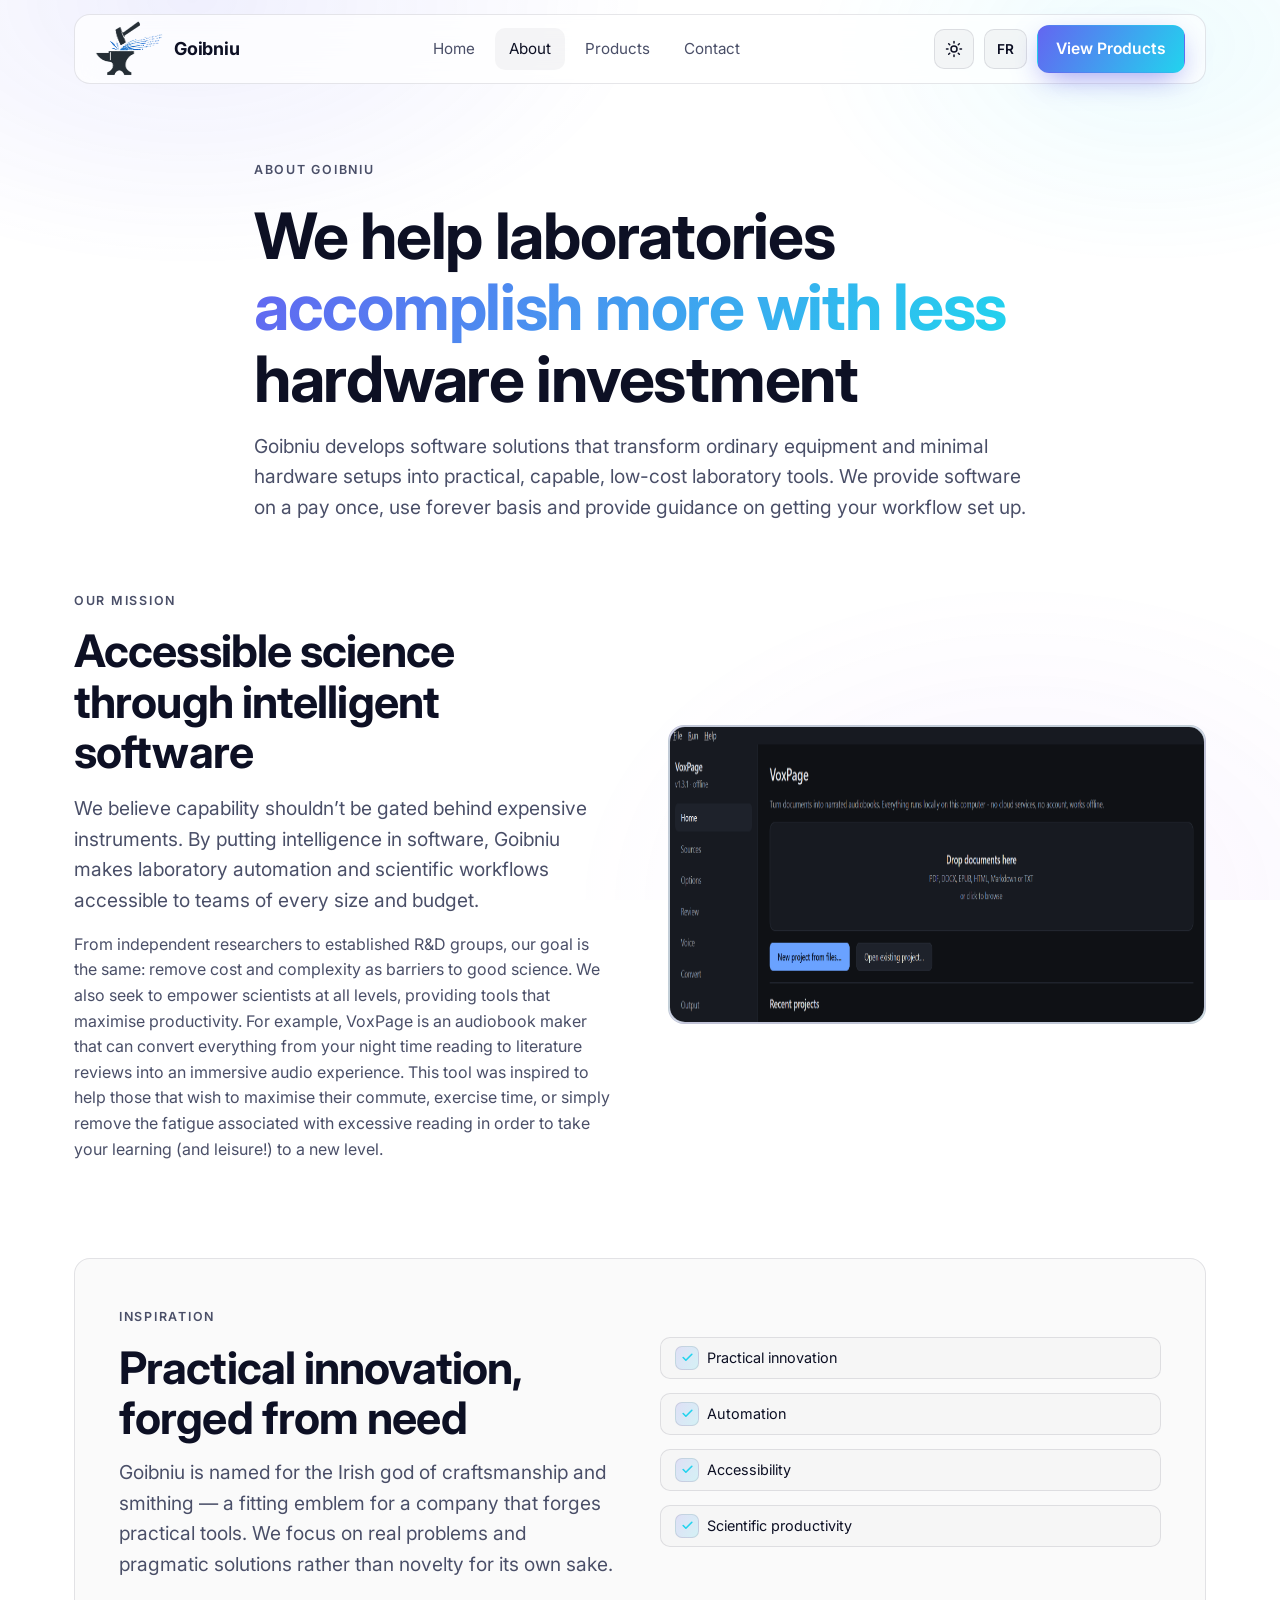
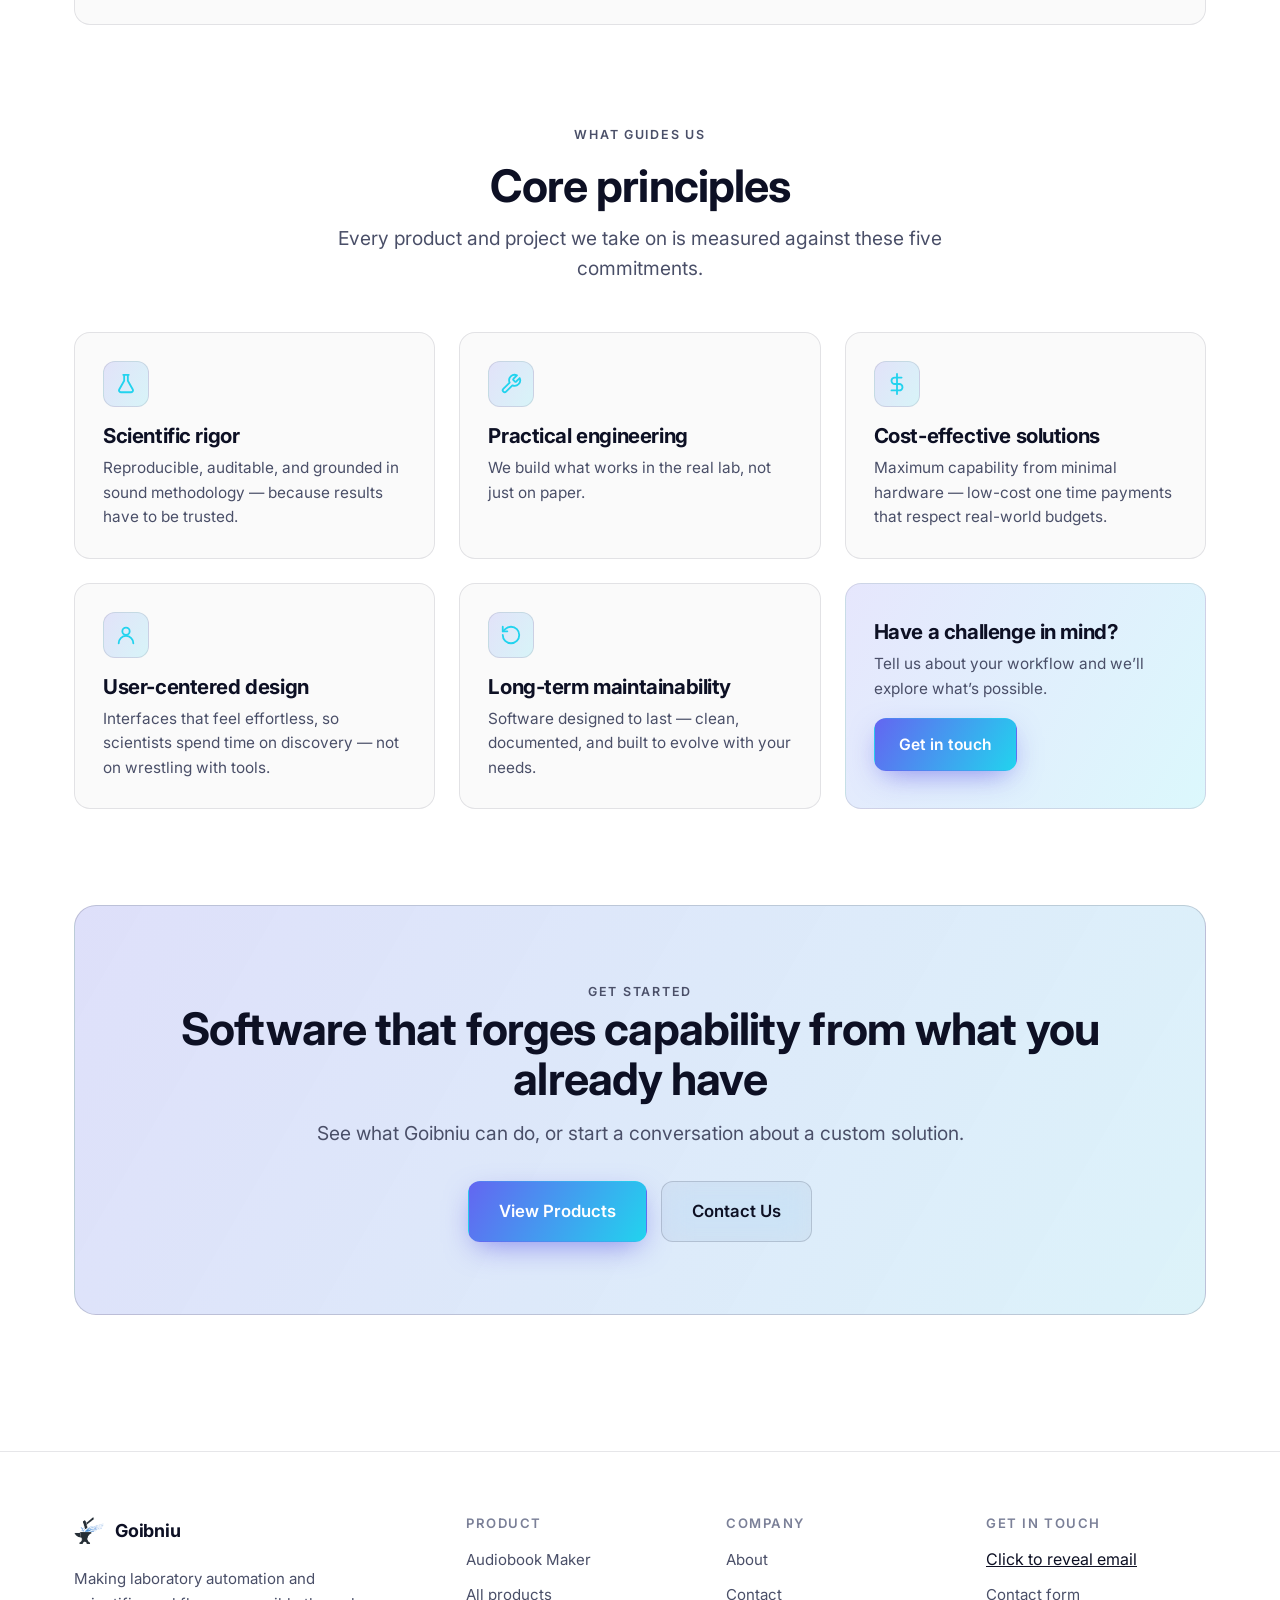
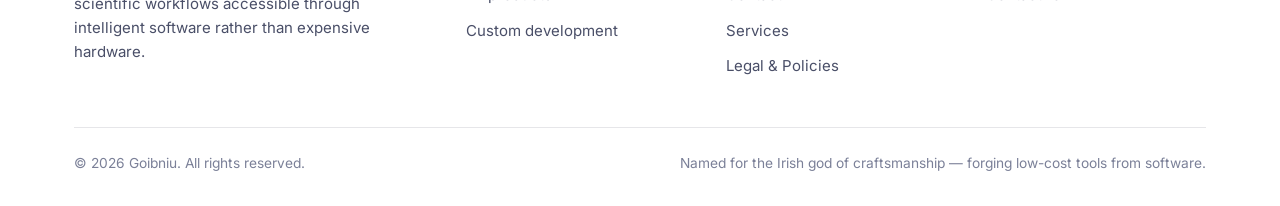
==== commit 3c0cd20f: "Dark mode fix" ====
--- a/about.html
+++ b/about.html
@@ -216,7 +216,6 @@
   </footer>
 
   <script src="assets/js/main.js"></script>
-  <script src="assets/js/main.js"></script>
   <script src= "assets/js/i18n.fr.js"></script>
   <script src="assets/js/i18n.js"></script>
 </body>
--- a/assets/css/styles.css
+++ b/assets/css/styles.css
@@ -283,7 +283,7 @@
   position: relative; border-radius: var(--radius); overflow: hidden;
   border: 1px solid var(--border-strong); background:
     linear-gradient(135deg, rgba(99,102,241,.12), rgba(34,211,238,.08)), var(--bg-2);
-  aspect-ratio: 16 / 10; display: grid; place-items: center;
+  aspect-ratio: 18 / 10; display: grid; place-items: center;
 }
 .img-ph .ph-label {
   position: absolute; top: 12px; left: 12px; font-size: 0.7rem; letter-spacing: .1em; text-transform: uppercase;
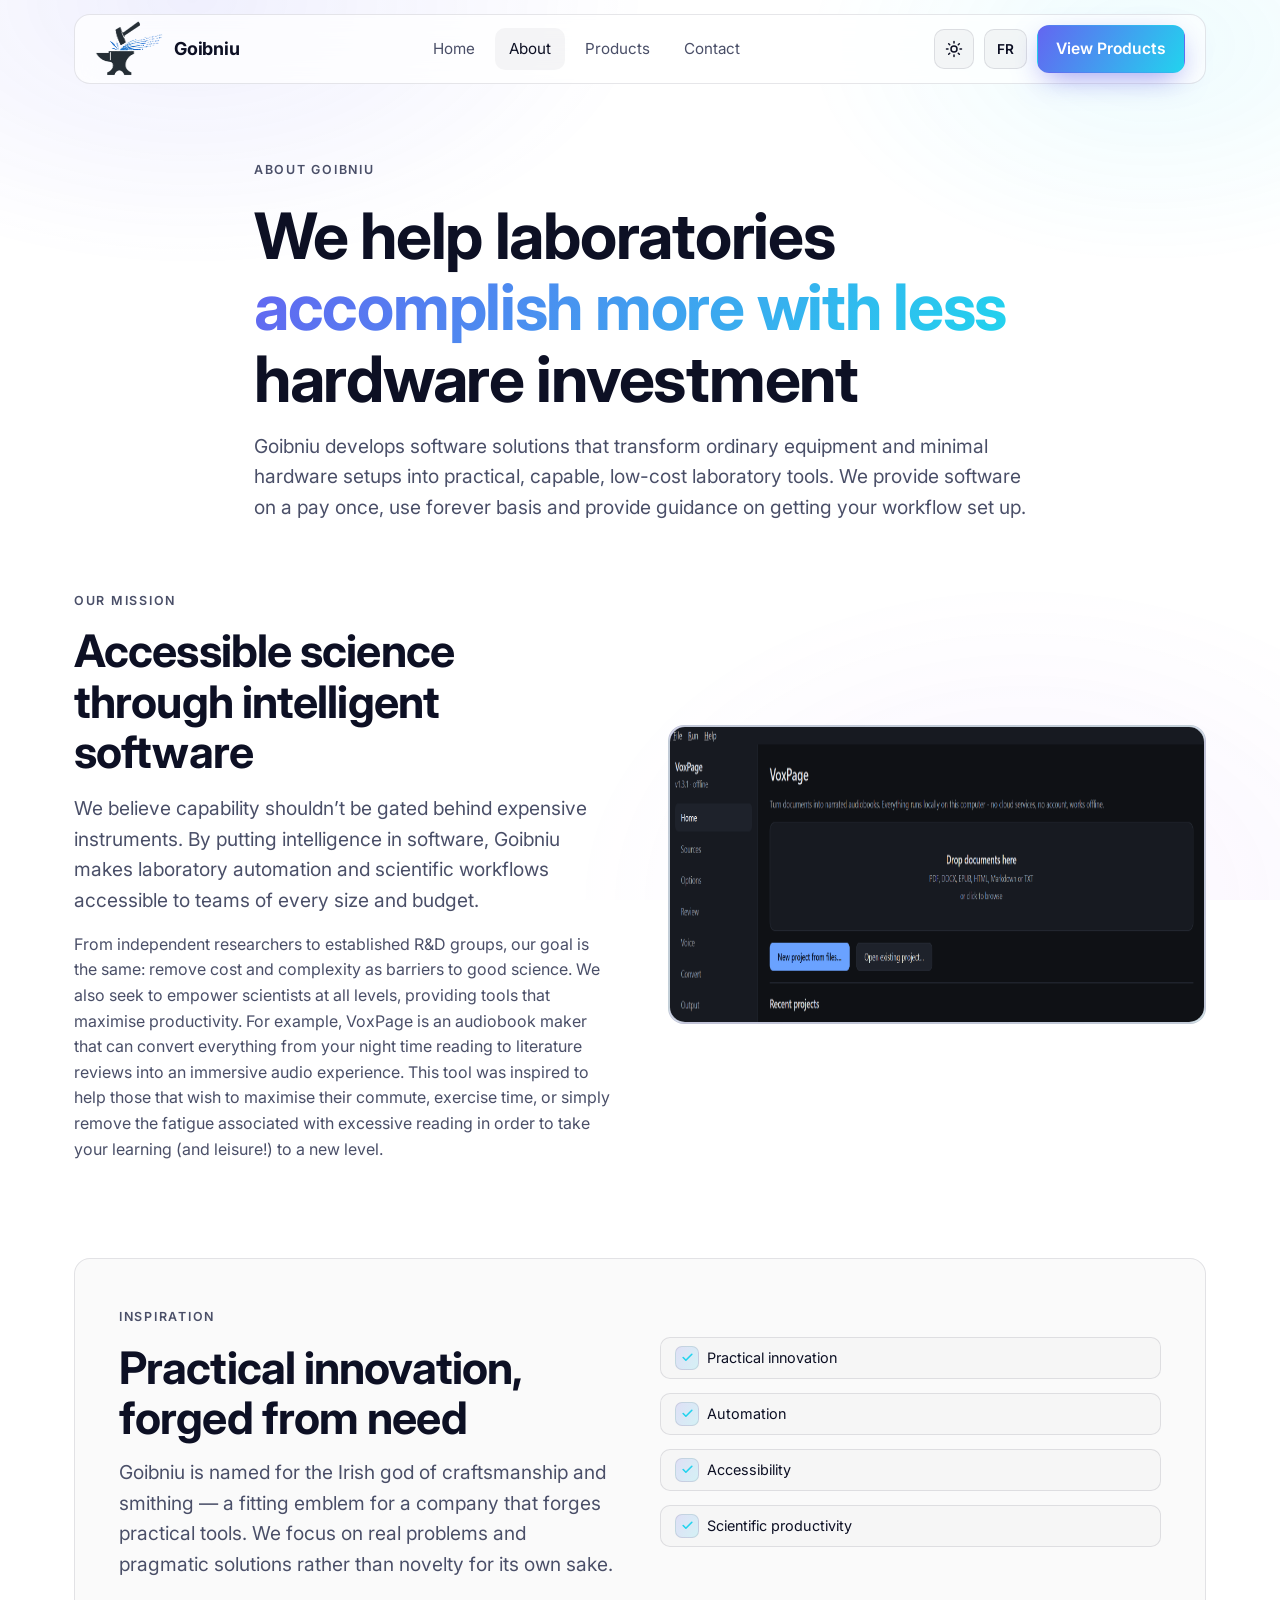
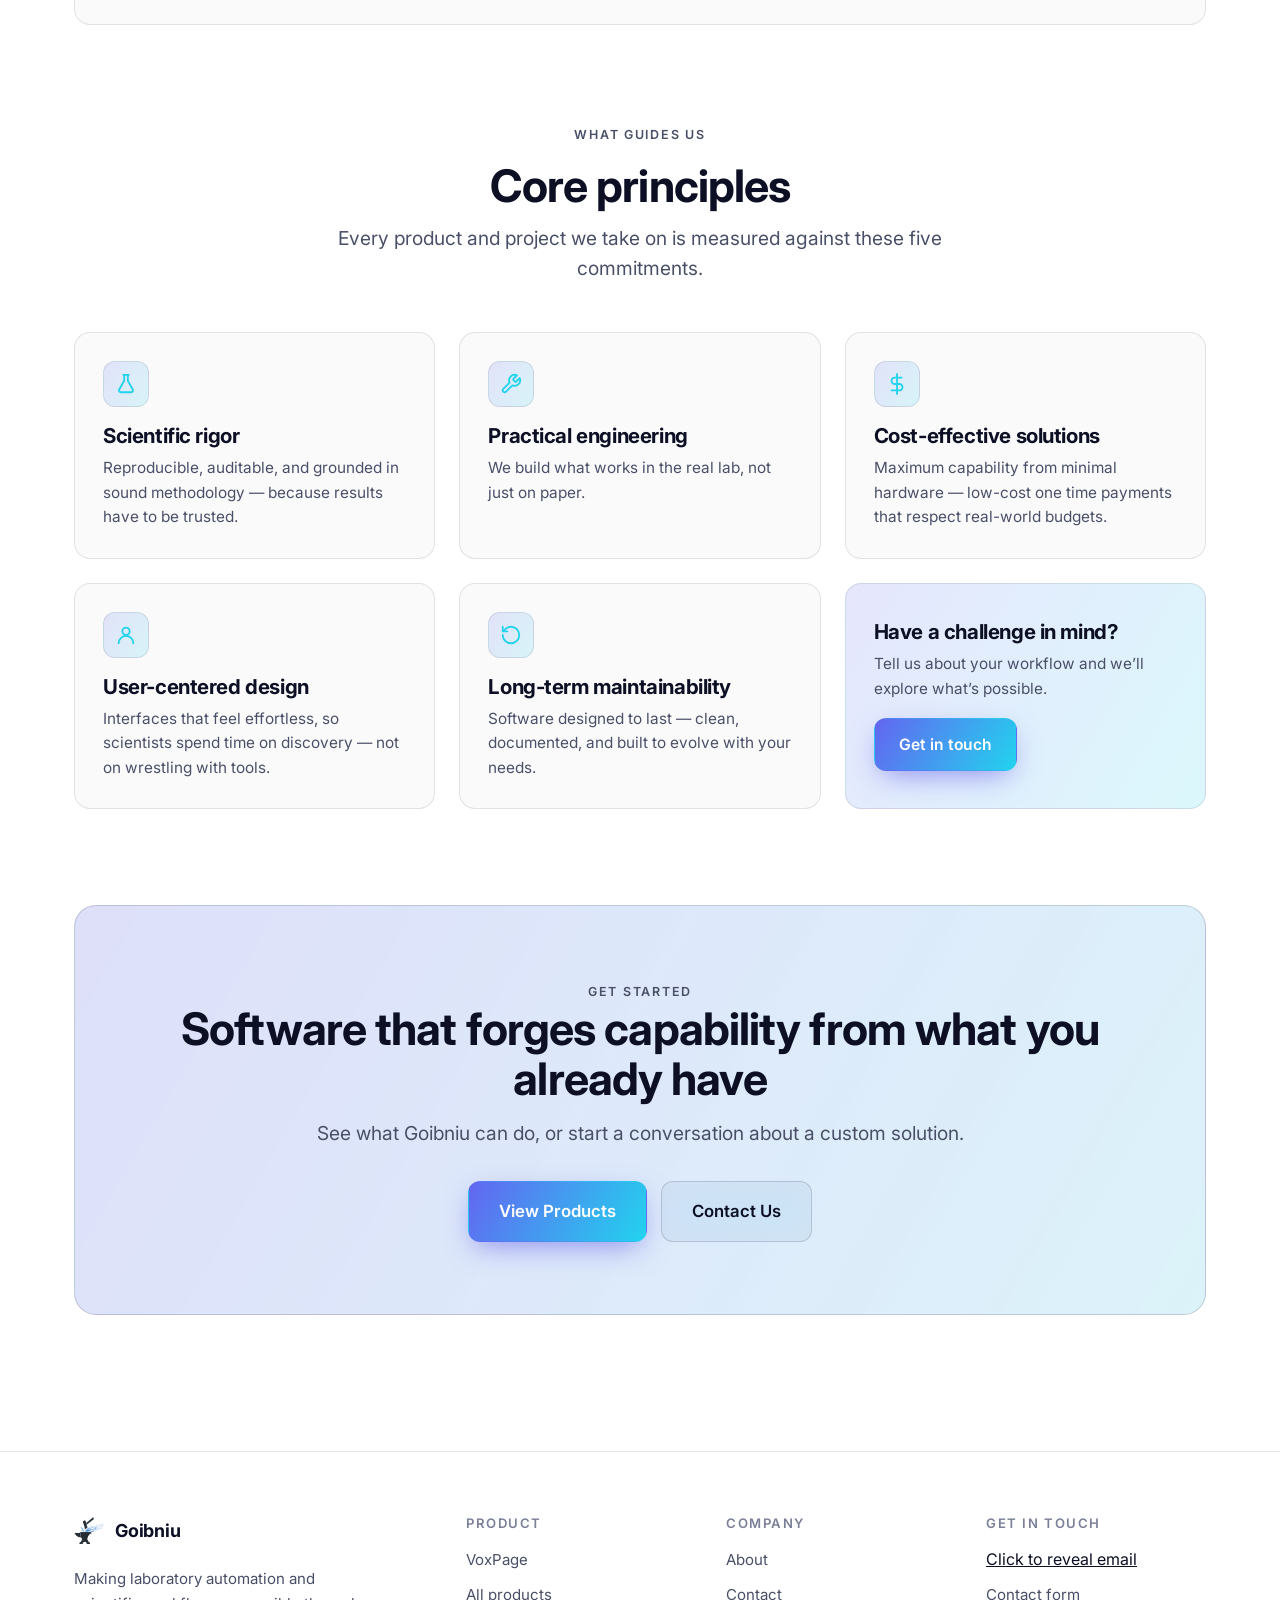
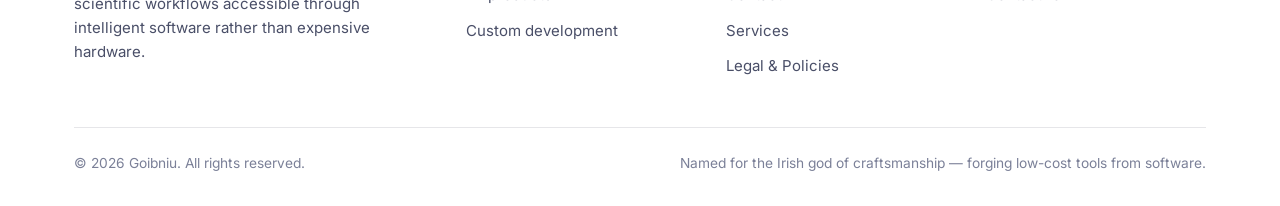
==== commit f5851b40: "Update" ====
--- a/about.html
+++ b/about.html
@@ -186,7 +186,7 @@
         <div>
           <h4>Product</h4>
           <ul>
-            <li><a href="products.html#audiobook-maker">Audiobook Maker</a></li>
+            <li><a href="products.html#audiobook-maker">VoxPage</a></li>
             <li><a href="products.html">All products</a></li>
             <li><a href="contact.html#custom">Custom development</a></li>
           </ul>
@@ -214,7 +214,6 @@
       </div>
     </div>
   </footer>
-
   <script src="assets/js/main.js"></script>
   <script src= "assets/js/i18n.fr.js"></script>
   <script src="assets/js/i18n.js"></script>
